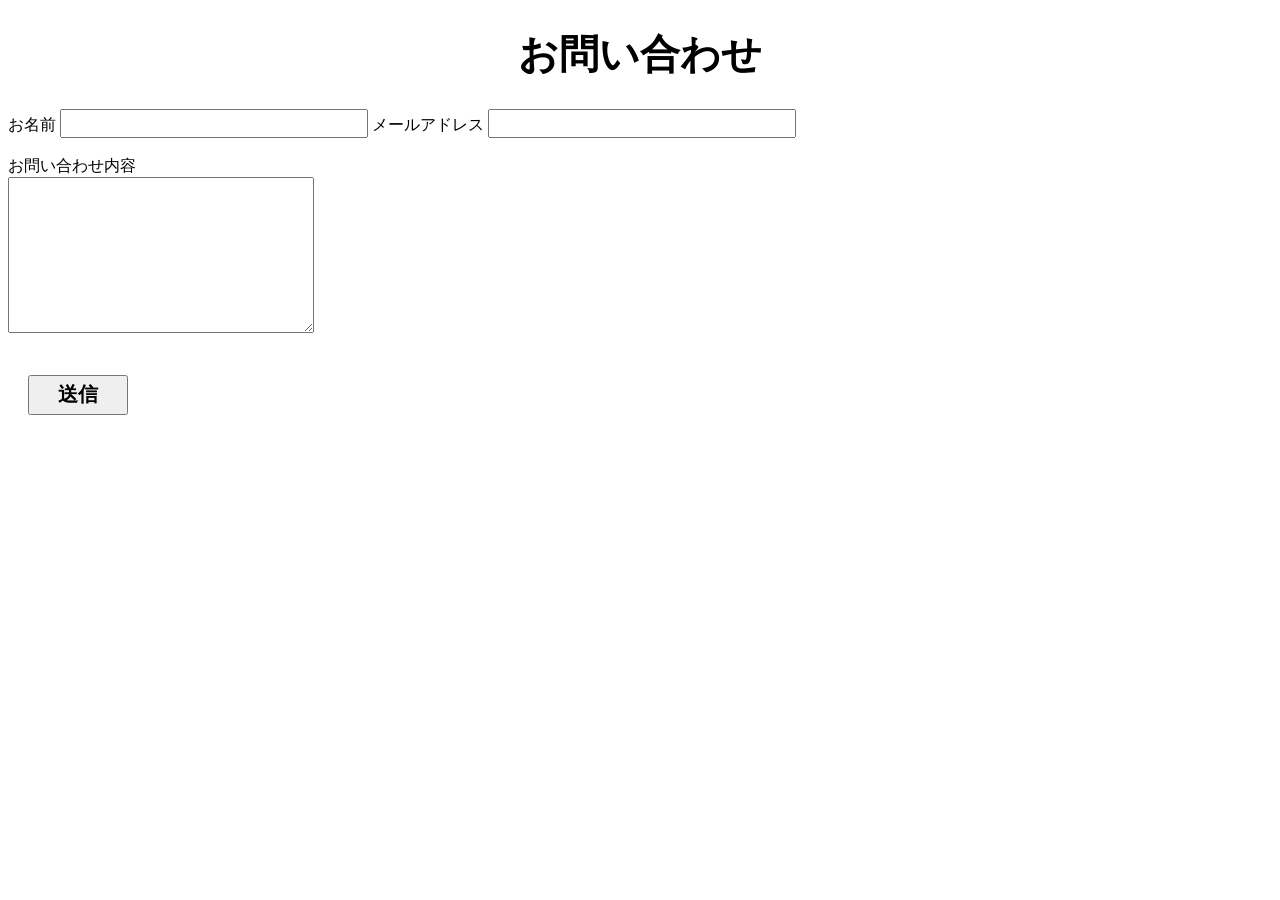
==== index.html @ d1ac554b "first commit" ====
<!DOCTYPE html>
<html>
<head>
    <title>お問い合わせ</title>
    <link rel ="stylesheet"href="style.css">
</head>

<body>
    <h1>お問い合わせ</h1>
    <label>お名前</label>
    <input type = "text">

    <label>メールアドレス</label>
    <input type = "email">

    <br><br>

    <label>お問い合わせ内容</label>
    <br>
    <textarea></textarea>

    <br><br>

    <button type ="submit">送信</button>


</body>
</html>
---- style.css ----
h1 {
    text-align: center;
    font-size: 40px;
}

input{

    width: 300px;
    font-size: 20px;
}

textarea{
   width: 300px;
   height: 150px;
   
}


button{
    font-size: 20px;      /*kích thước chữ*/
    width: 100px;         /*chiều rộng phần tử*/
    height: 40px;         /*chiều cao phần tử*/
    font-weight: bold;    /*độ đậm của chữ*/
    margin: 20px;         /*khoảng cách giữa các phần tử*/



}
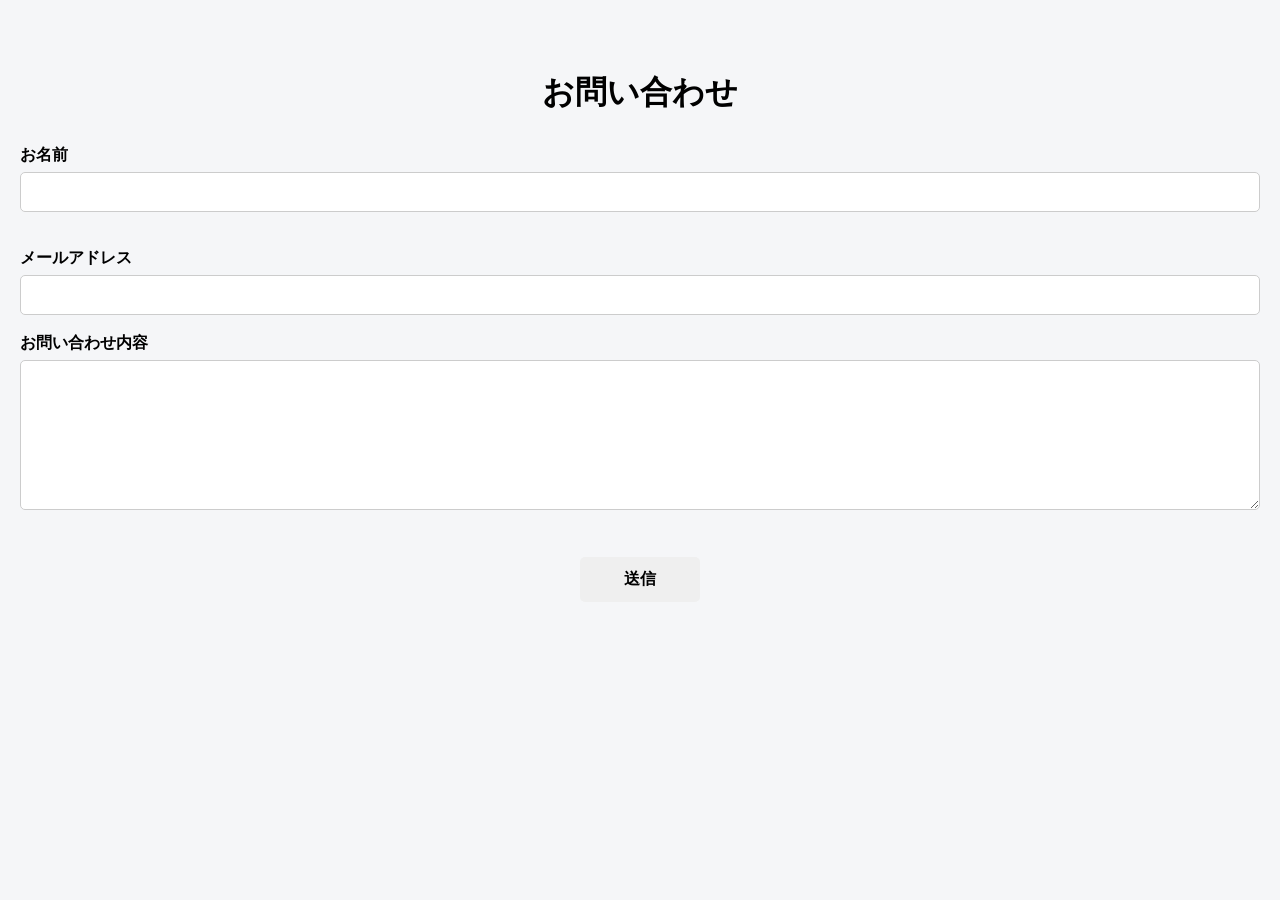
==== commit b6174456: "update inquiry form" ====
--- a/index.html
+++ b/index.html
@@ -6,23 +6,27 @@
 </head>
 
 <body>
-    <h1>お問い合わせ</h1>
+    <h1>お問い合わせ</h1>               
     <label>お名前</label>
-    <input type = "text">
+    <input type = "text" id = "name">
+    <br><br>
+
 
     <label>メールアドレス</label>
-    <input type = "email">
+    <input type = "email" id ="email">
+
+
+
+    <label>お問い合わせ内容</label>
+    
+    <textarea id = "message"></textarea>
 
     <br><br>
 
-    <label>お問い合わせ内容</label>
-    <br>
-    <textarea></textarea>
+    <button type ="button" id= "submitButton">送信</button>
 
-    <br><br>
 
-    <button type ="submit">送信</button>
-
+    <script src="script.js"></script>
 
 </body>
 </html>
--- a/style.css
+++ b/style.css
@@ -1,27 +1,58 @@
-h1 {
-    text-align: center;
-    font-size: 40px;
+body {
+    font-family: Arial, sans-serif;
+    background-color:#f5f6f8 ;
+    margin: 0;
+    padding: 50px 20px;
 }
 
-input{
+.container{
+    width: 500px;
+    margin: 0 auto;
+    padding: 30px;
+    background-color: white;
+    border-radius: 10px;
+}
 
-    width: 300px;
-    font-size: 20px;
+
+h1 {
+
+    text-align: center;
+    margin-bottom: 30px;
+}
+
+label{
+    display: block;
+    margin-top: 18px;
+    margin-bottom: 6px;
+    font-weight: bold; 
+}
+
+input,
+textarea {
+    box-sizing: border-box;
+    width: 100%;
+    padding: 10px;
+    font-size: 16px;
+    border: 1px solid #ccc;
+    border-radius: 5px;
 }
 
 textarea{
-   width: 300px;
    height: 150px;
    
 }
 
 
 button{
-    font-size: 20px;      /*kích thước chữ*/
-    width: 100px;         /*chiều rộng phần tử*/
-    height: 40px;         /*chiều cao phần tử*/
-    font-weight: bold;    /*độ đậm của chữ*/
-    margin: 20px;         /*khoảng cách giữa các phần tử*/
+   display: block;
+    width: 120px;
+    height: 45px;
+    margin: 25px auto 0;
+    font-size: 16px;
+    font-weight: bold;
+    cursor: pointer;
+    border: none;
+    border-radius: 5px;       
 
 
 
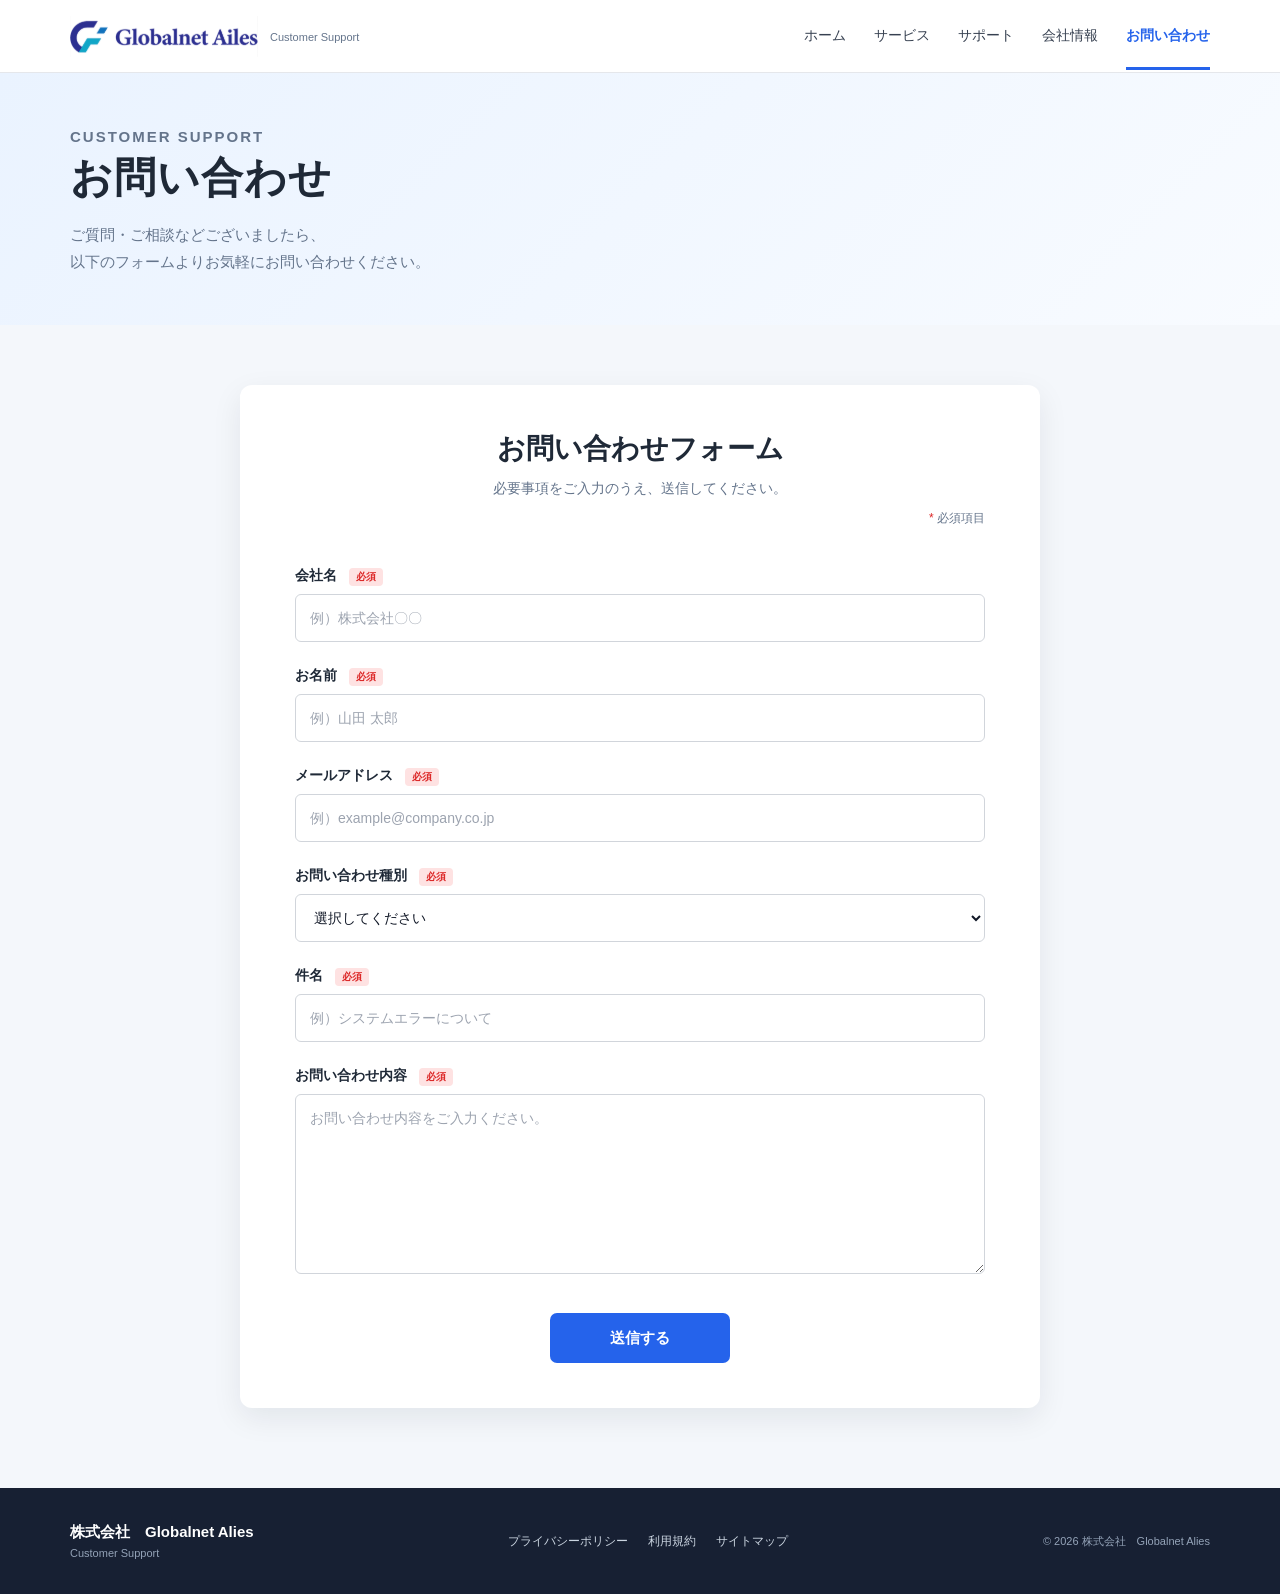
==== commit d4d2d52a: "new update" ====
--- a/index.html
+++ b/index.html
@@ -1,32 +1,254 @@
 <!DOCTYPE html>
-<html>
+<html lang="ja">
+
 <head>
+    <meta charset="UTF-8">
+    <meta name="viewport" content="width=device-width, initial-scale=1.0">
+
     <title>お問い合わせ</title>
-    <link rel ="stylesheet"href="style.css">
+
+    <link rel="stylesheet" href="style.css">
 </head>
 
 <body>
-    <h1>お問い合わせ</h1>               
-    <label>お名前</label>
-    <input type = "text" id = "name">
-    <br><br>
-
-
-    <label>メールアドレス</label>
-    <input type = "email" id ="email">
-
-
-
-    <label>お問い合わせ内容</label>
-    
-    <textarea id = "message"></textarea>
-
-    <br><br>
-
-    <button type ="button" id= "submitButton">送信</button>
+
+    <!-- Header -->
+    <header class="header">
+
+        <div class="header-inner">
+
+            <div class="logo">
+                <img src ="images/logo会社.png" >
+                <div>
+                  <div></div>
+                
+                <div class="company-subtitle">Customer Support</div>
+                </div>
+            </div>
+
+            <nav class="nav">
+                <a href="#">ホーム</a>
+                <a href="#">サービス</a>
+                <a href="#">サポート</a>
+                <a href="#">会社情報</a>
+                <a href="#" class="active">お問い合わせ</a>
+            </nav>
+
+        </div>
+
+    </header>
+
+
+    <!-- Hero -->
+    <section class="hero">
+
+        <div class="hero-content">
+
+            <p class="hero-label">CUSTOMER SUPPORT</p>
+
+            <h1>お問い合わせ</h1>
+
+            <p>
+                ご質問・ご相談などございましたら、<br>
+                以下のフォームよりお気軽にお問い合わせください。
+            </p>
+
+        </div>
+
+    </section>
+
+
+    <!-- Main -->
+    <main class="main">
+
+        <div class="form-card">
+
+            <div class="form-header">
+
+                <h2>お問い合わせフォーム</h2>
+
+                <p>
+                    必要事項をご入力のうえ、送信してください。
+                </p>
+
+                <p class="required-text">
+                    <span>*</span> 必須項目
+                </p>
+
+            </div>
+
+
+            <form>
+
+                <!-- 会社名 -->
+                <div class="form-group">
+
+                    <label for="companyName">
+                        会社名
+                        <span class="required">必須</span>
+                    </label>
+
+                    <input
+                        type="text"
+                        id="companyName"
+                        placeholder="例）株式会社〇〇"
+                    >
+
+                </div>
+
+
+                <!-- 名前 -->
+                <div class="form-group">
+
+                    <label for="name">
+                        お名前
+                        <span class="required">必須</span>
+                    </label>
+
+                    <input
+                        type="text"
+                        id="name"
+                        placeholder="例）山田 太郎"
+                    >
+
+                </div>
+
+
+                <!-- Email -->
+                <div class="form-group">
+
+                    <label for="email">
+                        メールアドレス
+                        <span class="required">必須</span>
+                    </label>
+
+                    <input
+                        type="email"
+                        id="email"
+                        placeholder="例）example@company.co.jp"
+                    >
+
+                </div>
+
+
+                <!-- 問い合わせ種類 -->
+                <div class="form-group">
+
+                    <label for="category">
+                        お問い合わせ種別
+                        <span class="required">必須</span>
+                    </label>
+
+                    <select id="category">
+
+                        <option value="">
+                            選択してください
+                        </option>
+
+                        <option value="product">
+                            製品について
+                        </option>
+
+                        <option value="service">
+                            サービスについて
+                        </option>
+
+                        <option value="error">
+                            システムエラーについて
+                        </option>
+
+                        <option value="operation">
+                            操作方法について
+                        </option>
+
+                        <option value="other">
+                            その他
+                        </option>
+
+                    </select>
+
+                </div>
+
+
+                <!-- 件名 -->
+                <div class="form-group">
+
+                    <label for="subject">
+                        件名
+                        <span class="required">必須</span>
+                    </label>
+
+                    <input
+                        type="text"
+                        id="subject"
+                        placeholder="例）システムエラーについて"
+                    >
+
+                </div>
+
+
+                <!-- 内容 -->
+                <div class="form-group">
+
+                    <label for="message">
+                        お問い合わせ内容
+                        <span class="required">必須</span>
+                    </label>
+
+                    <textarea
+                        id="message"
+                        placeholder="お問い合わせ内容をご入力ください。"
+                    ></textarea>
+
+                </div>
+
+
+                <!-- Button -->
+                <div class="button-area">
+
+                    <button
+                        type="button"
+                        id="submitButton"
+                    >
+                        送信する
+                    </button>
+
+                </div>
+
+            </form>
+
+        </div>
+
+    </main>
+
+
+    <!-- Footer -->
+    <footer class="footer">
+
+        <div class="footer-inner">
+
+            <div>
+                <strong>株式会社　Globalnet Alies</strong>
+                <p>Customer Support</p>
+            </div>
+
+            <div class="footer-links">
+                <a href="#">プライバシーポリシー</a>
+                <a href="#">利用規約</a>
+                <a href="#">サイトマップ</a>
+            </div>
+
+            <div class="copyright">
+                © 2026 株式会社　Globalnet Alies
+            </div>
+
+        </div>
+
+    </footer>
 
 
     <script src="script.js"></script>
 
 </body>
+
 </html>
--- a/style.css
+++ b/style.css
@@ -1,59 +1,476 @@
+/* =========================
+   Base
+========================= */
+
+* {
+    box-sizing: border-box;
+}
+
 body {
-    font-family: Arial, sans-serif;
-    background-color:#f5f6f8 ;
     margin: 0;
-    padding: 50px 20px;
-}
-
-.container{
-    width: 500px;
+    font-family:
+        Arial,
+        "Noto Sans JP",
+        sans-serif;
+
+    background-color: #f4f7fb;
+    color: #1f2937;
+}
+
+
+/* =========================
+   Header
+========================= */
+
+.header {
+    background-color: white;
+    border-bottom: 1px solid #e5e7eb;
+}
+
+.header-inner {
+    max-width: 1200px;
+    height: 72px;
+
     margin: 0 auto;
-    padding: 30px;
+    padding: 0 30px;
+
+    display: flex;
+    align-items: center;
+    justify-content: space-between;
+}
+
+
+/* Logo */
+
+.logo {
+    display: flex;
+    align-items: center;
+    gap: 12px;
+}
+
+.logo-mark {
+    width: 40px;
+    height: 40px;
+
+    display: flex;
+    align-items: center;
+    justify-content: center;
+
+    background-color: #2563eb;
+    color: white;
+
+    border-radius: 8px;
+
+    font-weight: bold;
+    font-size: 14px;
+}
+
+.company-name {
+    font-size: 17px;
+    font-weight: bold;
+}
+
+.company-subtitle {
+    margin-top: 2px;
+
+    font-size: 11px;
+    color: #64748b;
+}
+
+
+/* Navigation */
+
+.nav {
+    display: flex;
+    align-items: center;
+    gap: 28px;
+}
+
+.nav a {
+    position: relative;
+
+    padding: 25px 0;
+
+    color: #374151;
+
+    text-decoration: none;
+
+    font-size: 14px;
+}
+
+.nav a:hover {
+    color: #2563eb;
+}
+
+.nav a.active {
+    color: #2563eb;
+    font-weight: bold;
+}
+
+.nav a.active::after {
+    content: "";
+
+    position: absolute;
+
+    left: 0;
+    right: 0;
+    bottom: 0;
+
+    height: 3px;
+
+    background-color: #2563eb;
+}
+
+
+/* =========================
+   Hero
+========================= */
+
+.hero {
+    min-height: 250px;
+
+    display: flex;
+    align-items: center;
+
+    background:
+        linear-gradient(
+            135deg,
+            #eaf3ff,
+            #f8fbff
+        );
+}
+
+.hero-content {
+    width: 1200px;
+
+    margin: 0 auto;
+    padding: 50px 30px;
+}
+
+.hero-label {
+    margin: 0 0 10px;
+
+    color: #2563eb;
+
+    font-size: 12px;
+    font-weight: bold;
+    letter-spacing: 2px;
+}
+
+.hero h1 {
+    margin: 0 0 15px;
+
+    font-size: 42px;
+    letter-spacing: 1px;
+}
+
+.hero p {
+    margin: 0;
+
+    color: #64748b;
+
+    font-size: 15px;
+    line-height: 1.8;
+}
+
+
+/* =========================
+   Main
+========================= */
+
+.main {
+    padding: 60px 20px 80px;
+}
+
+
+/* =========================
+   Form Card
+========================= */
+
+.form-card {
+    width: 800px;
+    max-width: 100%;
+
+    margin: 0 auto;
+
+    padding: 45px 55px;
+
     background-color: white;
-    border-radius: 10px;
-}
-
-
-h1 {
+
+    border-radius: 12px;
+
+    box-shadow:
+        0 10px 30px rgba(15, 23, 42, 0.08);
+}
+
+
+/* Form Header */
+
+.form-header {
+    margin-bottom: 40px;
 
     text-align: center;
-    margin-bottom: 30px;
-}
-
-label{
+}
+
+.form-header h2 {
+    margin: 0 0 12px;
+
+    font-size: 28px;
+}
+
+.form-header p {
+    margin: 0;
+
+    color: #64748b;
+
+    font-size: 14px;
+}
+
+.required-text {
+    margin-top: 12px !important;
+
+    text-align: right;
+
+    font-size: 12px !important;
+}
+
+.required-text span {
+    color: #dc2626;
+}
+
+
+/* =========================
+   Form
+========================= */
+
+.form-group {
+    margin-bottom: 25px;
+}
+
+.form-group label {
     display: block;
-    margin-top: 18px;
-    margin-bottom: 6px;
-    font-weight: bold; 
-}
+
+    margin-bottom: 8px;
+
+    font-size: 14px;
+    font-weight: bold;
+}
+
+
+/* Required */
+
+.required {
+    display: inline-block;
+
+    margin-left: 8px;
+    padding: 2px 7px;
+
+    background-color: #fee2e2;
+    color: #dc2626;
+
+    border-radius: 4px;
+
+    font-size: 10px;
+    font-weight: bold;
+}
+
+
+/* Input / Select / Textarea */
 
 input,
+select,
 textarea {
-    box-sizing: border-box;
     width: 100%;
-    padding: 10px;
-    font-size: 16px;
-    border: 1px solid #ccc;
-    border-radius: 5px;
-}
-
-textarea{
-   height: 150px;
-   
-}
-
-
-button{
-   display: block;
-    width: 120px;
-    height: 45px;
-    margin: 25px auto 0;
-    font-size: 16px;
-    font-weight: bold;
+
+    padding: 13px 14px;
+
+    border: 1px solid #d1d5db;
+    border-radius: 6px;
+
+    background-color: white;
+
+    color: #111827;
+
+    font-size: 14px;
+
+    outline: none;
+
+    transition:
+        border-color 0.2s,
+        box-shadow 0.2s;
+}
+
+input,
+select {
+    height: 48px;
+}
+
+textarea {
+    height: 180px;
+
+    resize: vertical;
+
+    line-height: 1.6;
+}
+
+
+/* Focus */
+
+input:focus,
+select:focus,
+textarea:focus {
+    border-color: #2563eb;
+
+    box-shadow:
+        0 0 0 3px rgba(37, 99, 235, 0.1);
+}
+
+
+/* Placeholder */
+
+input::placeholder,
+textarea::placeholder {
+    color: #9ca3af;
+}
+
+
+/* =========================
+   Button
+========================= */
+
+.button-area {
+    margin-top: 35px;
+
+    text-align: center;
+}
+
+button {
+    width: 180px;
+    height: 50px;
+
+    border: none;
+    border-radius: 7px;
+
+    background-color: #2563eb;
+    color: white;
+
+    font-size: 15px;
+    font-weight: bold;
+
     cursor: pointer;
-    border: none;
-    border-radius: 5px;       
-
-
-
+
+    transition:
+        background-color 0.2s,
+        transform 0.2s;
+}
+
+button:hover {
+    background-color: #1d4ed8;
+
+    transform: translateY(-2px);
+}
+
+button:active {
+    transform: translateY(0);
+}
+
+
+/* =========================
+   Footer
+========================= */
+
+.footer {
+    background-color: #172033;
+
+    color: white;
+}
+
+.footer-inner {
+    max-width: 1200px;
+
+    margin: 0 auto;
+    padding: 35px 30px;
+
+    display: flex;
+    align-items: center;
+    justify-content: space-between;
+}
+
+.footer strong {
+    font-size: 15px;
+}
+
+.footer p {
+    margin: 5px 0 0;
+
+    color: #94a3b8;
+
+    font-size: 11px;
+}
+
+.footer-links {
+    display: flex;
+    gap: 20px;
+}
+
+.footer-links a {
+    color: #cbd5e1;
+
+    text-decoration: none;
+
+    font-size: 12px;
+}
+
+.footer-links a:hover {
+    color: white;
+}
+
+.copyright {
+    color: #94a3b8;
+
+    font-size: 11px;
+}
+
+
+/* =========================
+   Responsive
+========================= */
+
+@media (max-width: 800px) {
+
+    .header-inner {
+        height: auto;
+
+        padding: 20px;
+    }
+
+    .nav {
+        display: none;
+    }
+
+    .hero-content {
+        padding: 45px 20px;
+    }
+
+    .hero h1 {
+        font-size: 34px;
+    }
+
+    .form-card {
+        padding: 35px 25px;
+    }
+
+    .footer-inner {
+        flex-direction: column;
+
+        gap: 20px;
+
+        text-align: center;
+    }
+
+    .footer-links {
+        flex-wrap: wrap;
+
+        justify-content: center;
+    }
 }
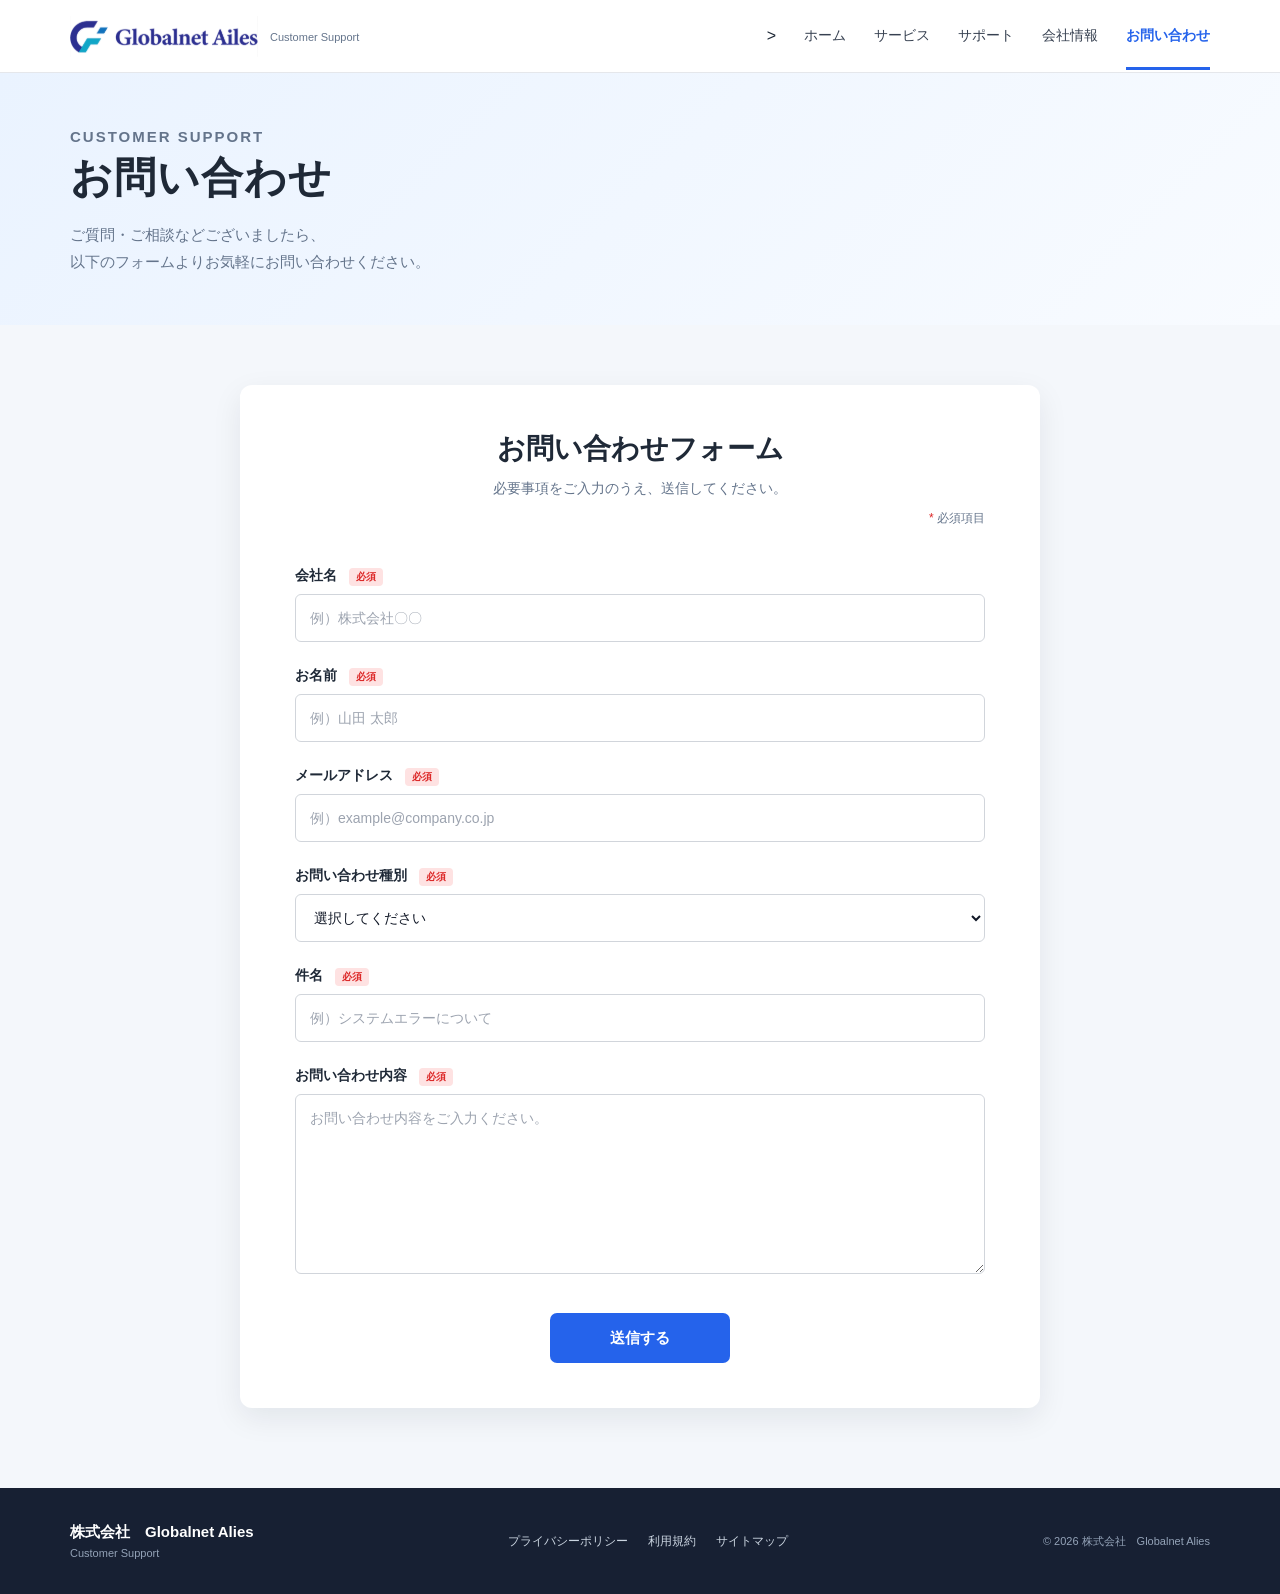
==== commit 17f3cd8e: "new" ====
--- a/index.html
+++ b/index.html
@@ -27,10 +27,11 @@
             </div>
 
             <nav class="nav">
+     <!-- them chuc nang  duong link dan den o de muc -->>
                 <a href="#">ホーム</a>
                 <a href="#">サービス</a>
                 <a href="#">サポート</a>
-                <a href="#">会社情報</a>
+                <a href="https://globalnet-ailes.com/work-system" target="_blank">会社情報</a> 
                 <a href="#" class="active">お問い合わせ</a>
             </nav>
 
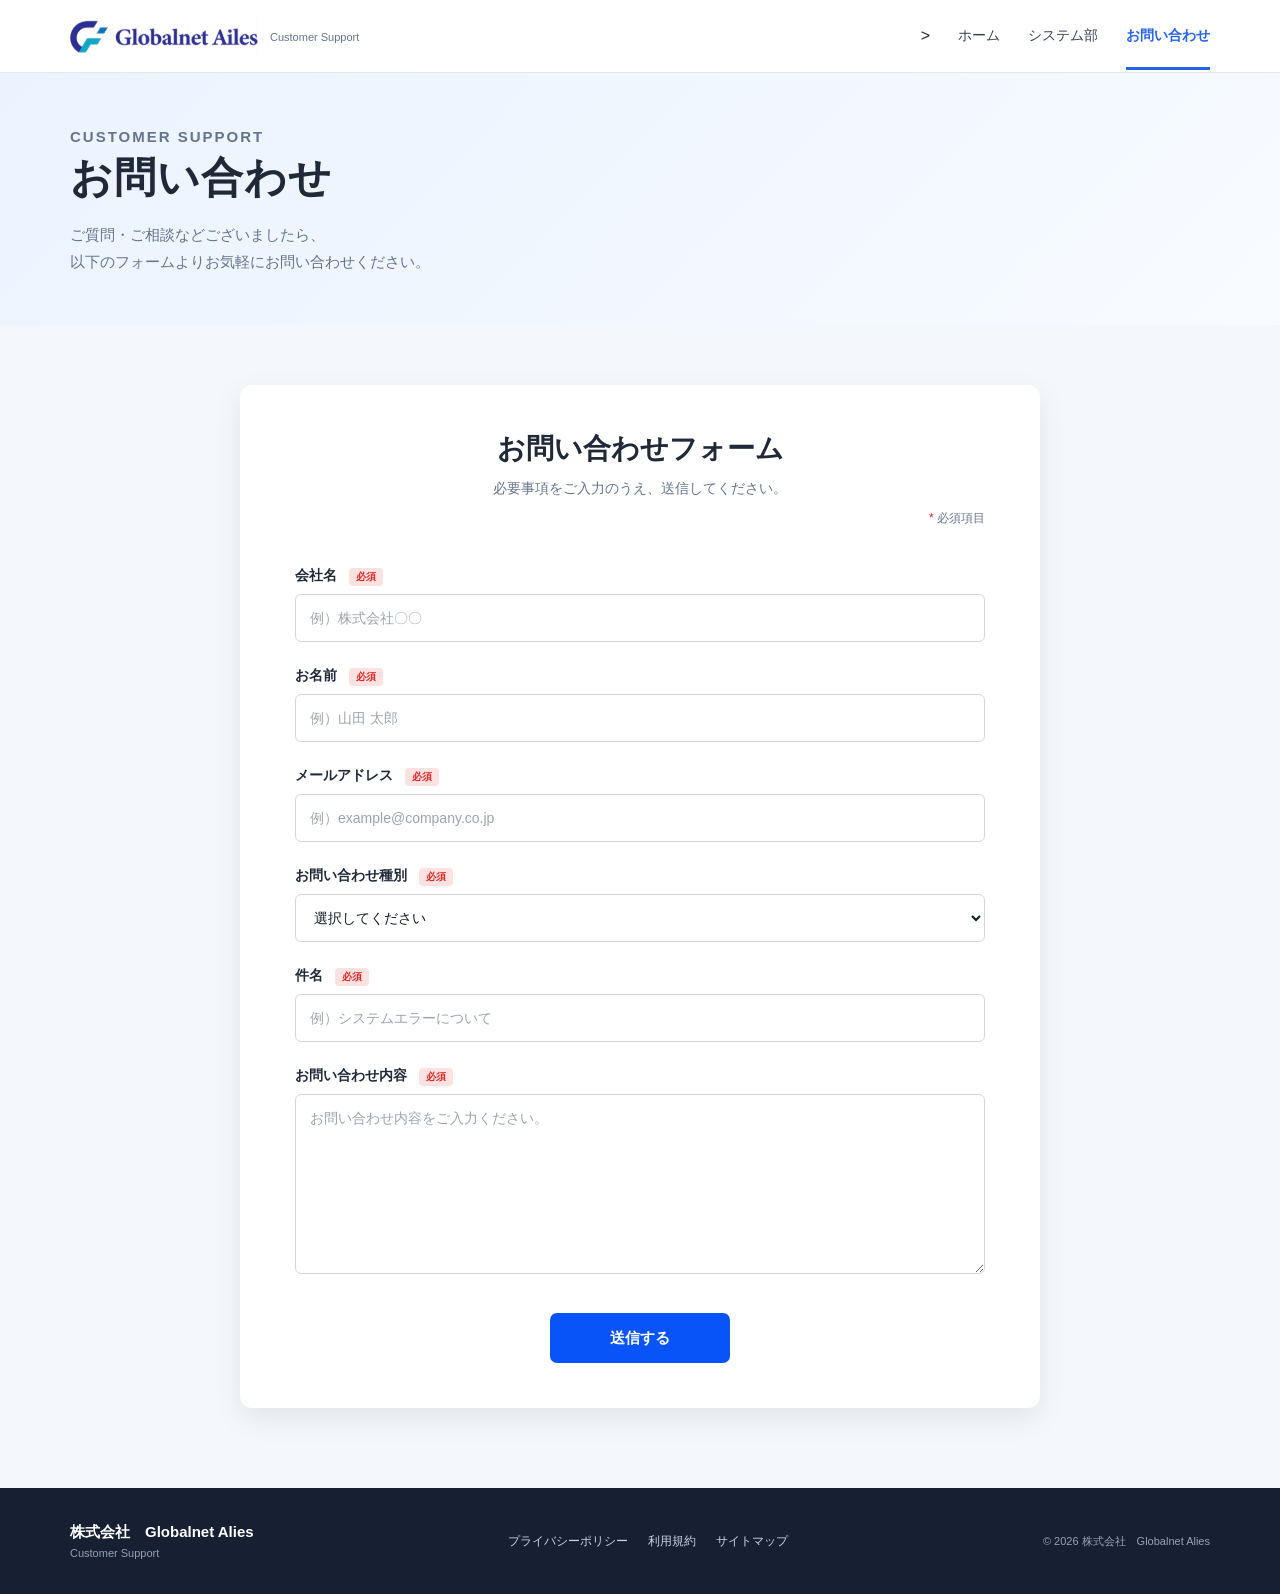
==== commit efd5f972: "new update" ====
--- a/index.html
+++ b/index.html
@@ -18,7 +18,7 @@
         <div class="header-inner">
 
             <div class="logo">
-                <img src ="images/logo会社.png" >
+                <img src ="images/logo会社.png">
                 <div>
                   <div></div>
                 
@@ -28,10 +28,13 @@
 
             <nav class="nav">
      <!-- them chuc nang  duong link dan den o de muc -->>
-                <a href="#">ホーム</a>
-                <a href="#">サービス</a>
-                <a href="#">サポート</a>
-                <a href="https://globalnet-ailes.com/work-system" target="_blank">会社情報</a> 
+                <a href="https://globalnet-ailes.com/company"target="_blank">ホーム</a>
+                
+                <!-- khi muon them gi thi vao day   
+                a href="#">サービス</a>
+                <a href="#">サポート</a>-->
+
+                <a href="https://globalnet-ailes.com/work-system" target="_blank">システム部</a> 
                 <a href="#" class="active">お問い合わせ</a>
             </nav>
 
--- a/style.css
+++ b/style.css
@@ -351,7 +351,7 @@
     border: none;
     border-radius: 7px;
 
-    background-color: #2563eb;
+    background-color: #0854f8;
     color: white;
 
     font-size: 15px;
@@ -365,7 +365,7 @@
 }
 
 button:hover {
-    background-color: #1d4ed8;
+    background-color: #c9d3ee;
 
     transform: translateY(-2px);
 }
